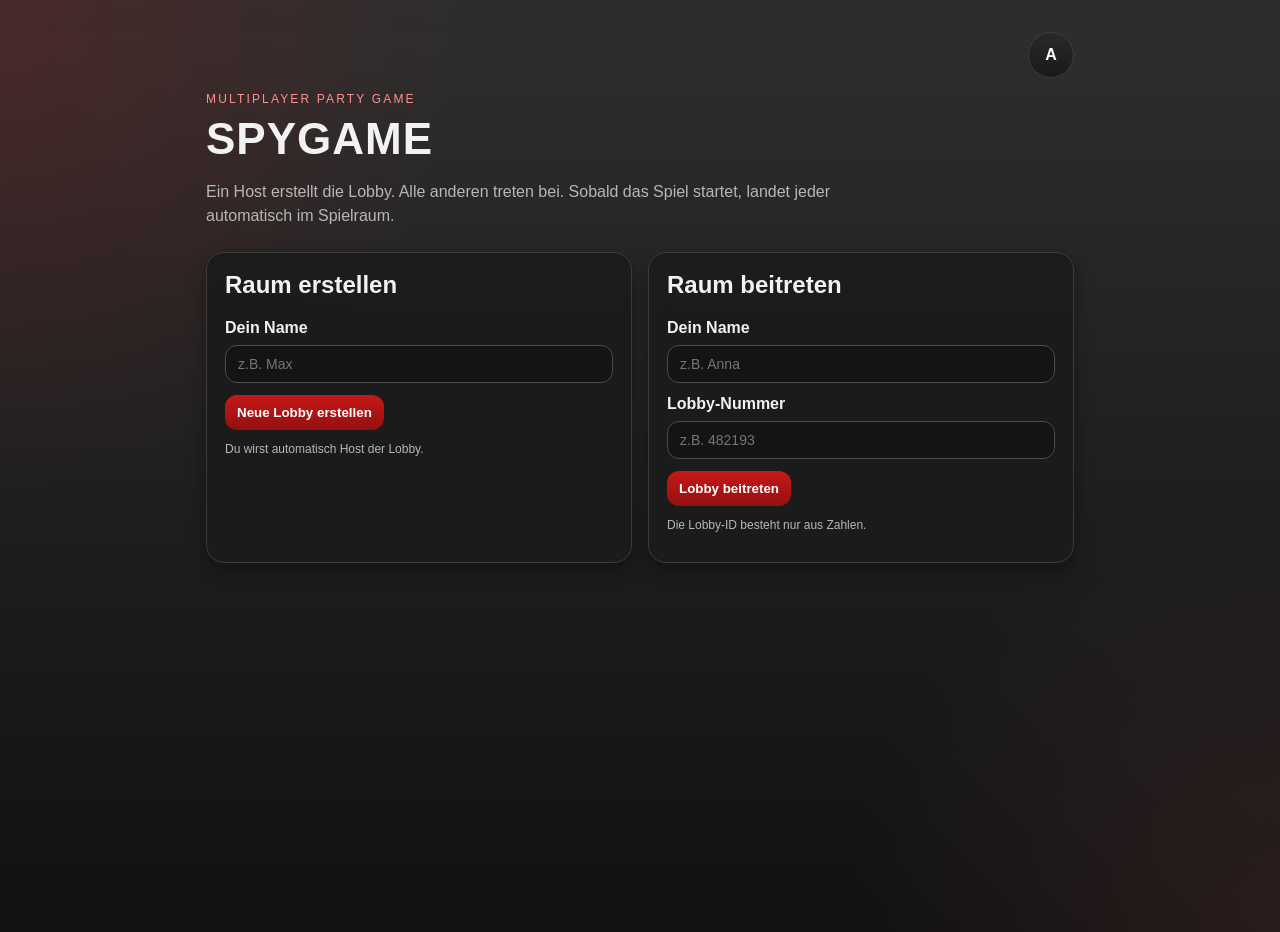
==== spygame/target/classes/static/index.html @ f8963e0f "Frontend Update -minimalistischer Login/Register -Dropdown" ====
<!doctype html>
<html lang="de">
<head>
    <meta charset="UTF-8" />
    <meta name="viewport" content="width=device-width, initial-scale=1.0" />
    <title>SpyGame</title>
    <link rel="stylesheet" href="style.css" />
</head>
<body>
<main class="container">
    <div class="topbar">
        <div class="account-menu">
            <button id="accountMenuBtn" class="account-icon-button" aria-label="Account">
                <span id="accountInitial">A</span>
            </button>
            <div id="accountDropdown" class="account-dropdown hidden">
                <p id="authStatus" class="hint">Noch nicht angemeldet.</p>
                <button id="openLoginModalBtn" class="secondary-button">Anmelden</button>
                <button id="openRegisterModalBtn" class="secondary-button">Registrieren</button>
                <button id="logoutBtn" class="secondary-button hidden">Abmelden</button>
            </div>
        </div>
    </div>

    <header class="hero">
        <p class="eyebrow">Multiplayer Party Game</p>
        <h1>SpyGame</h1>
        <p class="hero-copy">Ein Host erstellt die Lobby. Alle anderen treten bei. Sobald das Spiel startet, landet jeder automatisch im Spielraum.</p>
    </header>

    <section id="setupScreen">
        <div class="split-layout">
            <section class="card">
                <h2>Raum erstellen</h2>
                <label>
                    Dein Name
                    <input id="createPlayerName" type="text" placeholder="z.B. Max" />
                </label>
                <button id="createRoomBtn">Neue Lobby erstellen</button>
                <p class="hint">Du wirst automatisch Host der Lobby.</p>
            </section>

            <section class="card">
                <h2>Raum beitreten</h2>
                <label>
                    Dein Name
                    <input id="joinPlayerName" type="text" placeholder="z.B. Anna" />
                </label>
                <label>
                    Lobby-Nummer
                    <input id="roomIdInput" type="text" inputmode="numeric" pattern="[0-9]*" maxlength="6" placeholder="z.B. 482193" />
                </label>
                <button id="joinRoomBtn">Lobby beitreten</button>
                <p class="hint">Die Lobby-ID besteht nur aus Zahlen.</p>
            </section>
        </div>
    </section>

    <section id="lobbyScreen" class="hidden">
        <section class="card">
            <h2>Warteraum</h2>
            <div class="status">
                <p><strong>Lobby:</strong> <span id="roomIdLabel">-</span></p>
                <p><strong>Rolle:</strong> <span id="hostLabel">Spieler</span></p>
            </div>
            <div class="settings-panel">
                <div class="setting-field">
                    <label for="minutesSelect">Spieldauer</label>
                    <select id="minutesSelect">
                        <option value="3">3 Minuten</option>
                        <option value="5">5 Minuten</option>
                        <option value="8" selected>8 Minuten</option>
                        <option value="10">10 Minuten</option>
                        <option value="12">12 Minuten</option>
                        <option value="15">15 Minuten</option>
                    </select>
                </div>
                <div class="setting-field">
                    <label for="imposterSelect">Imposter</label>
                    <select id="imposterSelect">
                        <option value="1">1 Imposter</option>
                        <option value="2">2 Imposter</option>
                        <option value="3">3 Imposter</option>
                    </select>
                </div>
            </div>
            <div class="category-panel">
                <div class="setting-field">
                    <label for="categorySelect">Kategorie</label>
                    <select id="categorySelect"></select>
                </div>
                <div class="category-selected">
                    <span class="hint">Aktuelle Kategorie</span>
                    <strong id="categoryStatus">Standard-Wortpool</strong>
                </div>
            </div>
            <p id="settingsHint" class="hint">Mindestens 3 Spieler. Ab 5 Spielern sind 2 Imposter moeglich, ab 7 Spielern 3.</p>
            <div class="room-code-box">
                <span id="roomCodeLarge">------</span>
                <button id="copyRoomBtn" class="secondary-button">Nummer kopieren</button>
            </div>
            <div class="row">
                <button id="startGameBtn">Spiel starten</button>
                <button id="leaveRoomBtn">Raum verlassen</button>
                <button id="refreshLobbyBtn" class="secondary-button">Aktualisieren</button>
            </div>
            <p id="lobbyStateText" class="hint">Warte auf weitere Spieler...</p>
        </section>

        <section class="card">
            <h2>Spieler in der Lobby</h2>
            <p class="hint">Der Host darf das Spiel starten. Wenn der Host geht, wird der nächste Spieler automatisch Host.</p>
            <ul id="playersList" class="players"></ul>
        </section>

        <section class="card">
            <div class="account-header">
                <div>
                    <h2>Eigene Kategorien</h2>
                    <p id="customCategoryHint" class="hint">Melde dich an, um eigene Kategorien mit eigenen Wörtern zu speichern.</p>
                </div>
            </div>
            <label>
                Kategoriename
                <input id="customCategoryName" type="text" placeholder="z.B. Games" />
            </label>
            <label>
                Wörter
                <textarea id="customCategoryWords" rows="5" placeholder="Je Wort eine Zeile oder mit Komma getrennt"></textarea>
            </label>
            <button id="createCategoryBtn">Eigene Kategorie speichern</button>
        </section>

        <section class="card log">
            <h2>Log</h2>
            <pre id="log"></pre>
        </section>
    </section>

    <section id="gameScreen" class="hidden">
        <section class="card">
            <div class="game-topbar">
                <button id="copyRoomBtnGame" class="game-code-button" title="Lobbycode kopieren">
                    <span class="game-code-label">Lobby</span>
                    <span id="gameRoomCode">------</span>
                </button>
                <button id="leaveRoomBtnGame" class="icon-button" title="Raum verlassen" aria-label="Raum verlassen">x</button>
            </div>
            <h2>Spiel läuft</h2>
            <div class="timer">
                <span>Timer:</span>
                <strong id="timerLabel">08:00</strong>
            </div>
            <p id="roleLabel" class="role-text">Noch keine Rolle.</p>
            <p id="wordLabel" class="word-text"></p>
        </section>
    </section>
</main>

<div id="loginModal" class="modal hidden">
    <div class="modal-backdrop" data-close-modal="loginModal"></div>
    <div class="modal-card">
        <button class="modal-close" data-close-modal="loginModal">x</button>
        <h3>Anmelden</h3>
        <label>
            E-Mail
            <input id="loginEmail" type="email" placeholder="name@email.de" />
        </label>
        <label>
            Passwort
            <input id="loginPassword" type="password" placeholder="Passwort" />
        </label>
        <button id="loginBtn">Anmelden</button>
    </div>
</div>

<div id="registerModal" class="modal hidden">
    <div class="modal-backdrop" data-close-modal="registerModal"></div>
    <div class="modal-card">
        <button class="modal-close" data-close-modal="registerModal">x</button>
        <h3>Registrieren</h3>
        <label>
            Benutzername
            <input id="registerUsername" type="text" placeholder="z.B. SpyMaster" />
        </label>
        <label>
            E-Mail
            <input id="registerEmail" type="email" placeholder="name@email.de" />
        </label>
        <label>
            Passwort
            <input id="registerPassword" type="password" placeholder="Mindestens 6 Zeichen" />
        </label>
        <button id="registerBtn">Registrieren</button>
    </div>
</div>

<script src="script.js"></script>
</body>
</html>
---- spygame/target/classes/static/style.css ----
* {
    box-sizing: border-box;
}

:root {
    --bg-top: #2d2d2d;
    --bg-bottom: #111111;
    --card: rgba(28, 28, 28, 0.92);
    --card-border: #3c3c3c;
    --accent: #c71818;
    --accent-dark: #941010;
    --text: #f2f2f2;
    --muted: #b7b7b7;
    --panel: #181818;
}

html {
    background:
        radial-gradient(circle at top left, rgba(199, 24, 24, 0.18), transparent 30%),
        radial-gradient(circle at bottom right, rgba(255, 120, 120, 0.1), transparent 28%),
        linear-gradient(180deg, var(--bg-top), var(--bg-bottom));
}

body {
    margin: 0;
    font-family: "Avenir Next", "Trebuchet MS", "Segoe UI", sans-serif;
    background:
        radial-gradient(circle at top left, rgba(199, 24, 24, 0.18), transparent 30%),
        radial-gradient(circle at bottom right, rgba(255, 120, 120, 0.1), transparent 28%),
        linear-gradient(180deg, var(--bg-top), var(--bg-bottom));
    color: var(--text);
    min-height: 100vh;
}

.container {
    max-width: 900px;
    margin: 32px auto;
    padding: 0 16px 40px;
    animation: fadeUp 0.6s ease;
}

.topbar {
    display: flex;
    justify-content: flex-end;
    margin-bottom: 14px;
}

.account-menu {
    position: relative;
}

.account-icon-button {
    width: 46px;
    height: 46px;
    padding: 0;
    border-radius: 999px;
    display: inline-flex;
    align-items: center;
    justify-content: center;
    background: linear-gradient(180deg, #292929, #191919);
    border: 1px solid var(--card-border);
    font-size: 16px;
    font-weight: 700;
}

.account-dropdown {
    position: absolute;
    right: 0;
    top: 56px;
    width: 240px;
    z-index: 20;
    background: rgba(20, 20, 20, 0.96);
    border: 1px solid var(--card-border);
    border-radius: 16px;
    padding: 14px;
    display: grid;
    gap: 8px;
    box-shadow: 0 20px 30px rgba(0, 0, 0, 0.35);
}

.hero {
    margin-bottom: 24px;
}

.eyebrow {
    text-transform: uppercase;
    letter-spacing: 0.18em;
    font-size: 12px;
    color: #ff8f8f;
    margin-bottom: 8px;
}

h1 {
    letter-spacing: 1px;
    text-transform: uppercase;
    font-size: 44px;
    margin: 0 0 8px;
}

.hero-copy {
    max-width: 640px;
    color: var(--muted);
    line-height: 1.5;
}

h2 {
    margin-top: 0;
}

h3 {
    margin-top: 0;
    margin-bottom: 12px;
}

.card {
    background: var(--card);
    border: 1px solid var(--card-border);
    border-radius: 18px;
    padding: 18px;
    margin-bottom: 16px;
    box-shadow: 0 8px 18px rgba(0, 0, 0, 0.35);
    backdrop-filter: blur(8px);
    animation: popIn 0.5s ease;
}

label {
    display: block;
    font-weight: 600;
    margin-bottom: 12px;
}

input {
    width: 100%;
    padding: 10px 12px;
    border: 1px solid #4a4a4a;
    border-radius: 12px;
    margin-top: 8px;
    font-size: 14px;
    background: #141414;
    color: var(--text);
}

textarea {
    width: 100%;
    padding: 10px 12px;
    border: 1px solid #4a4a4a;
    border-radius: 12px;
    margin-top: 8px;
    font-size: 14px;
    background: #141414;
    color: var(--text);
    resize: vertical;
}

select {
    width: 100%;
    padding: 10px 12px;
    border: 1px solid #4a4a4a;
    border-radius: 12px;
    font-size: 14px;
    background: #141414;
    color: var(--text);
    appearance: none;
}

.row {
    display: grid;
    grid-template-columns: 1fr 1fr 1fr;
    gap: 8px;
    align-items: center;
}

button {
    padding: 10px 12px;
    border: none;
    border-radius: 12px;
    background: linear-gradient(180deg, var(--accent), var(--accent-dark));
    color: #fff;
    font-weight: 600;
    cursor: pointer;
    transition: transform 0.12s ease, filter 0.2s ease;
}

button:hover {
    transform: translateY(-1px);
    filter: brightness(1.08);
}

button:disabled {
    opacity: 0.6;
    cursor: not-allowed;
    filter: grayscale(0.15);
}

.secondary-button {
    background: #2a2a2a;
    border: 1px solid #474747;
}

.timer {
    display: inline-flex;
    gap: 10px;
    align-items: center;
    padding: 8px 12px;
    border-radius: 999px;
    background: #151515;
    border: 1px solid var(--card-border);
    margin-bottom: 12px;
}

.timer strong {
    color: #ff4a4a;
    letter-spacing: 1px;
    font-size: 18px;
}

.game-topbar {
    display: flex;
    justify-content: flex-end;
    align-items: center;
    gap: 10px;
    margin-bottom: 18px;
}

.game-code-button {
    display: inline-flex;
    align-items: center;
    gap: 10px;
    padding: 8px 12px;
    border-radius: 999px;
    background: #151515;
    border: 1px solid var(--card-border);
    font-weight: 700;
}

.game-code-label {
    color: var(--muted);
    font-size: 12px;
    text-transform: uppercase;
    letter-spacing: 0.14em;
}

#gameRoomCode {
    font-size: 14px;
    letter-spacing: 0.16em;
    color: #ffd0d0;
}

.icon-button {
    width: 40px;
    height: 40px;
    padding: 0;
    display: inline-flex;
    align-items: center;
    justify-content: center;
    border-radius: 999px;
    background: linear-gradient(180deg, var(--accent), var(--accent-dark));
    font-size: 18px;
    line-height: 1;
}

.hint {
    font-size: 12px;
    color: var(--muted);
}

.status {
    display: grid;
    grid-template-columns: 1fr 1fr;
    gap: 8px;
    margin-bottom: 14px;
}

.account-header {
    display: flex;
    justify-content: space-between;
    align-items: center;
    gap: 12px;
    margin-bottom: 14px;
}

.auth-layout {
    align-items: start;
}

.auth-box {
    background: rgba(19, 19, 19, 0.7);
    border: 1px solid var(--card-border);
    border-radius: 16px;
    padding: 16px;
}

.modal {
    position: fixed;
    inset: 0;
    z-index: 40;
    display: flex;
    align-items: center;
    justify-content: center;
    padding: 16px;
}

.modal-backdrop {
    position: absolute;
    inset: 0;
    background: rgba(0, 0, 0, 0.62);
    backdrop-filter: blur(4px);
}

.modal-card {
    position: relative;
    z-index: 1;
    width: min(100%, 420px);
    background: rgba(21, 21, 21, 0.96);
    border: 1px solid var(--card-border);
    border-radius: 18px;
    padding: 22px 18px 18px;
    box-shadow: 0 24px 40px rgba(0, 0, 0, 0.45);
}

.modal-close {
    position: absolute;
    top: 10px;
    right: 10px;
    width: 34px;
    height: 34px;
    padding: 0;
    border-radius: 999px;
}

.settings-panel {
    display: grid;
    grid-template-columns: 1fr 1fr;
    gap: 12px;
    margin-bottom: 8px;
}

.category-panel {
    display: grid;
    grid-template-columns: 2fr 1fr;
    gap: 12px;
    align-items: end;
    margin-bottom: 10px;
}

.category-selected {
    background: #141414;
    border: 1px solid var(--card-border);
    border-radius: 14px;
    padding: 12px;
}

.category-selected strong {
    display: block;
    margin-top: 6px;
    color: #ffd7d7;
}

.setting-field label {
    display: block;
    margin-bottom: 8px;
}

.room-code-box {
    display: flex;
    align-items: center;
    justify-content: space-between;
    gap: 12px;
    background: linear-gradient(180deg, #171717, #101010);
    border: 1px solid var(--card-border);
    border-radius: 16px;
    padding: 14px 16px;
    margin-bottom: 14px;
}

#roomCodeLarge {
    font-size: 32px;
    letter-spacing: 0.2em;
    font-weight: 700;
}

.log pre,
pre#log {
    background: #101010;
    color: #f3d7d7;
    padding: 12px;
    border-radius: 12px;
    height: 140px;
    overflow-y: auto;
    white-space: pre-wrap;
}

.split-layout {
    display: grid;
    grid-template-columns: 1fr 1fr;
    gap: 16px;
}

.players {
    list-style: none;
    padding-left: 0;
    margin: 12px 0 0;
    display: grid;
    gap: 8px;
}

.players li {
    padding: 10px 12px;
    border-radius: 12px;
    background: var(--panel);
    border: 1px solid var(--card-border);
    animation: slideIn 0.3s ease;
}

.players li.host-player {
    border-color: rgba(199, 24, 24, 0.7);
    box-shadow: inset 0 0 0 1px rgba(199, 24, 24, 0.24);
}

.role-text {
    font-size: 28px;
    font-weight: 700;
    margin: 8px 0;
}

.word-text {
    font-size: 18px;
    color: #ffd7d7;
    min-height: 28px;
}

.hidden {
    display: none;
}

@keyframes popIn {
    from {
        opacity: 0;
        transform: translateY(8px) scale(0.98);
    }
    to {
        opacity: 1;
        transform: translateY(0) scale(1);
    }
}

@keyframes fadeUp {
    from {
        opacity: 0;
        transform: translateY(12px);
    }
    to {
        opacity: 1;
        transform: translateY(0);
    }
}

@keyframes slideIn {
    from {
        opacity: 0;
        transform: translateX(-6px);
    }
    to {
        opacity: 1;
        transform: translateX(0);
    }
}

@media (max-width: 600px) {
    .split-layout,
    .auth-layout,
    .category-panel,
    .settings-panel,
    .row {
        grid-template-columns: 1fr;
    }
    body {
        overflow-x: hidden;
    }
    .container {
        margin: 20px auto;
        padding: 0 12px 28px;
    }
    .card {
        padding: 16px;
        border-radius: 16px;
    }
    .status {
        grid-template-columns: 1fr;
    }
    .room-code-box {
        flex-direction: column;
        align-items: flex-start;
    }
    .game-topbar {
        justify-content: space-between;
        gap: 8px;
    }
    .account-header {
        align-items: flex-start;
        flex-direction: column;
    }
    .account-dropdown {
        width: 220px;
    }
    .game-code-button {
        min-width: 0;
        flex: 1;
    }
    #gameRoomCode {
        letter-spacing: 0.1em;
    }
    #roomCodeLarge {
        font-size: 24px;
        letter-spacing: 0.14em;
    }
    h1 {
        font-size: 34px;
    }
    .role-text {
        font-size: 24px;
    }
    .word-text {
        font-size: 16px;
    }
}
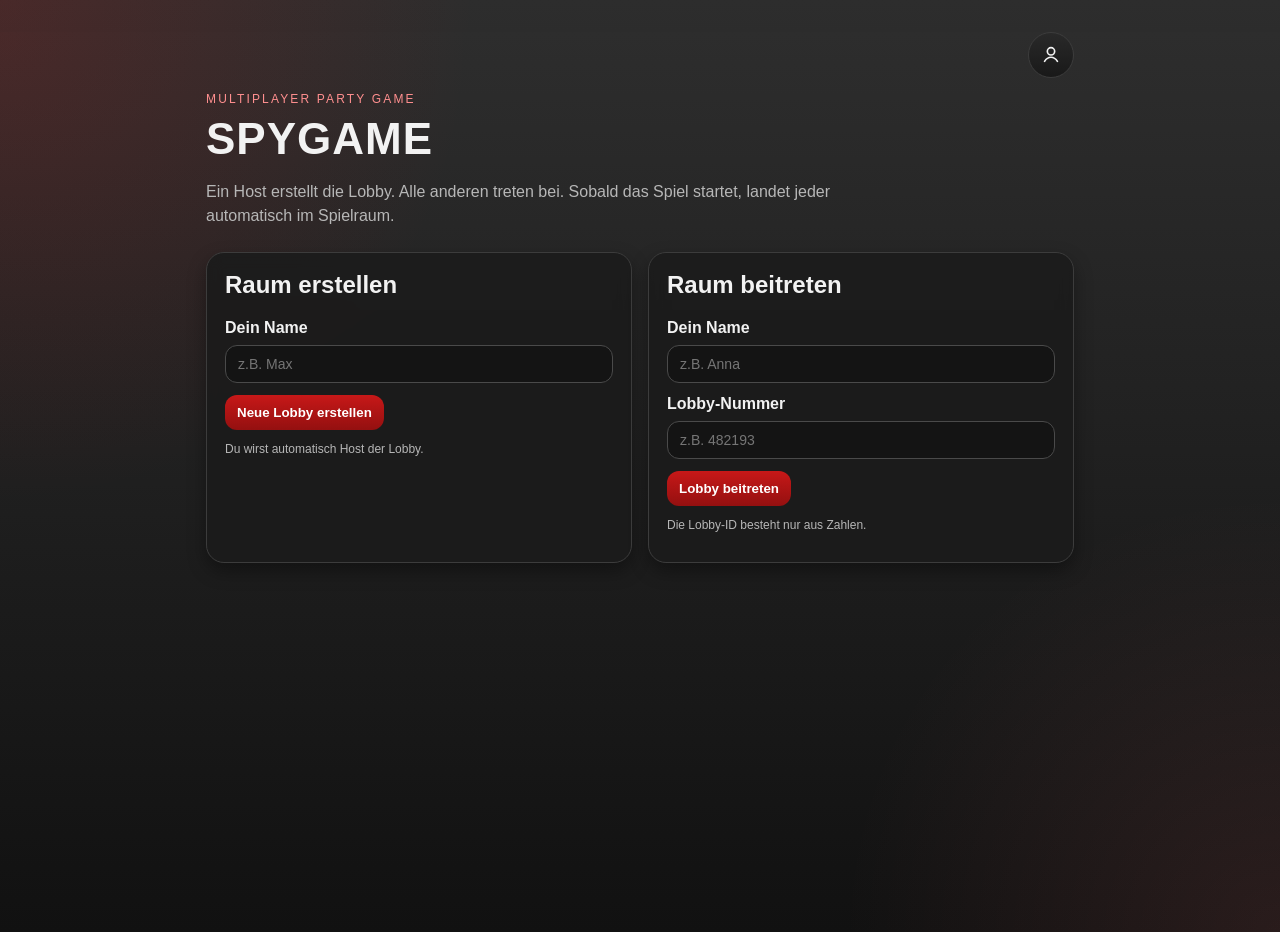
==== commit 8312fcec: "Kleine Änderungen und Fehlerbehebungen im Login System" ====
--- a/spygame/target/classes/static/index.html
+++ b/spygame/target/classes/static/index.html
@@ -11,7 +11,11 @@
     <div class="topbar">
         <div class="account-menu">
             <button id="accountMenuBtn" class="account-icon-button" aria-label="Account">
-                <span id="accountInitial">A</span>
+                <svg id="accountGuestIcon" class="account-guest-icon" viewBox="0 0 24 24" aria-hidden="true">
+                    <circle cx="12" cy="8" r="4"></circle>
+                    <path d="M5 19c1.8-3 4.1-4.5 7-4.5S17.2 16 19 19"></path>
+                </svg>
+                <span id="accountInitial" class="hidden">A</span>
             </button>
             <div id="accountDropdown" class="account-dropdown hidden">
                 <p id="authStatus" class="hint">Noch nicht angemeldet.</p>
@@ -170,6 +174,7 @@
             Passwort
             <input id="loginPassword" type="password" placeholder="Passwort" />
         </label>
+        <p id="loginError" class="auth-error hidden"></p>
         <button id="loginBtn">Anmelden</button>
     </div>
 </div>
@@ -191,6 +196,7 @@
             Passwort
             <input id="registerPassword" type="password" placeholder="Mindestens 6 Zeichen" />
         </label>
+        <p id="registerError" class="auth-error hidden"></p>
         <button id="registerBtn">Registrieren</button>
     </div>
 </div>
--- a/spygame/target/classes/static/style.css
+++ b/spygame/target/classes/static/style.css
@@ -63,6 +63,16 @@
     font-weight: 700;
 }
 
+.account-guest-icon {
+    width: 22px;
+    height: 22px;
+    stroke: #f2f2f2;
+    stroke-width: 1.8;
+    fill: none;
+    stroke-linecap: round;
+    stroke-linejoin: round;
+}
+
 .account-dropdown {
     position: absolute;
     right: 0;
@@ -318,6 +328,16 @@
     box-shadow: 0 24px 40px rgba(0, 0, 0, 0.45);
 }
 
+.auth-error {
+    margin: 4px 0 0;
+    color: #ff7d7d;
+    font-size: 13px;
+}
+
+.hidden {
+    display: none !important;
+}
+
 .modal-close {
     position: absolute;
     top: 10px;
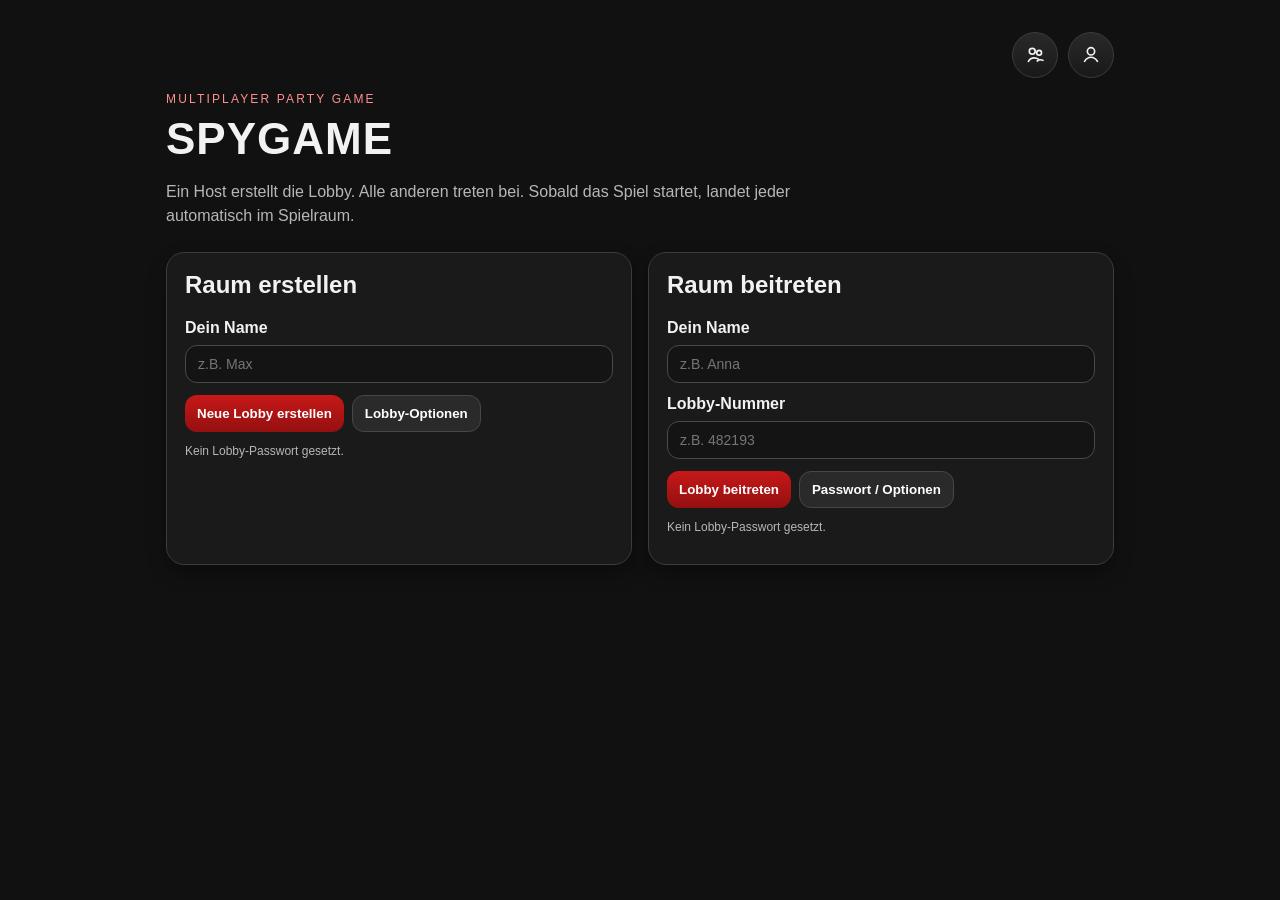
==== commit 94e63786: "Neue Frontend designs Freunde Adden Option" ====
--- a/spygame/target/classes/static/index.html
+++ b/spygame/target/classes/static/index.html
@@ -9,7 +9,42 @@
 <body>
 <main class="container">
     <div class="topbar">
-        <div class="account-menu">
+        <div class="topbar-menu friends-menu">
+            <button id="friendsMenuBtn" class="account-icon-button" aria-label="Freunde">
+                <svg class="friends-icon" viewBox="0 0 24 24" aria-hidden="true">
+                    <circle cx="9" cy="8" r="3.2"></circle>
+                    <circle cx="16.5" cy="9.5" r="2.6"></circle>
+                    <path d="M4.8 19c1.4-2.6 3.4-3.9 6.2-3.9 2 0 3.6.6 5 1.8"></path>
+                    <path d="M14.4 18.6c1-.9 2.2-1.4 3.7-1.4 1 0 1.8.2 2.6.7"></path>
+                </svg>
+                <span id="friendsOnlineDot" class="status-dot hidden"></span>
+            </button>
+            <div id="friendsDropdown" class="account-dropdown friends-dropdown hidden">
+                <div class="dropdown-header">
+                    <div>
+                        <strong>Freunde</strong>
+                        <p class="hint">Anfragen, Online-Status und offene Lobbys.</p>
+                    </div>
+                </div>
+                <div class="dropdown-section">
+                    <label class="compact-label" for="friendUsernameInput">Benutzername adden</label>
+                    <div class="inline-form">
+                        <input id="friendUsernameInput" type="text" placeholder="Benutzername" />
+                        <button id="sendFriendRequestBtn" class="secondary-button">Add</button>
+                    </div>
+                </div>
+                <div class="dropdown-section">
+                    <strong class="section-title">Anfragen</strong>
+                    <div id="friendRequestsList" class="stack-list empty-state">Noch keine offenen Anfragen.</div>
+                </div>
+                <div class="dropdown-section">
+                    <strong class="section-title">Freunde</strong>
+                    <div id="friendsList" class="stack-list empty-state">Noch keine Freunde gespeichert.</div>
+                </div>
+            </div>
+        </div>
+
+        <div class="topbar-menu account-menu">
             <button id="accountMenuBtn" class="account-icon-button" aria-label="Account">
                 <svg id="accountGuestIcon" class="account-guest-icon" viewBox="0 0 24 24" aria-hidden="true">
                     <circle cx="12" cy="8" r="4"></circle>
@@ -40,8 +75,11 @@
                     Dein Name
                     <input id="createPlayerName" type="text" placeholder="z.B. Max" />
                 </label>
-                <button id="createRoomBtn">Neue Lobby erstellen</button>
-                <p class="hint">Du wirst automatisch Host der Lobby.</p>
+                <div class="card-actions">
+                    <button id="createRoomBtn">Neue Lobby erstellen</button>
+                    <button id="openCreateOptionsBtn" class="secondary-button">Lobby-Optionen</button>
+                </div>
+                <p id="createPasswordStatus" class="hint">Kein Lobby-Passwort gesetzt.</p>
             </section>
 
             <section class="card">
@@ -54,8 +92,11 @@
                     Lobby-Nummer
                     <input id="roomIdInput" type="text" inputmode="numeric" pattern="[0-9]*" maxlength="6" placeholder="z.B. 482193" />
                 </label>
-                <button id="joinRoomBtn">Lobby beitreten</button>
-                <p class="hint">Die Lobby-ID besteht nur aus Zahlen.</p>
+                <div class="card-actions">
+                    <button id="joinRoomBtn">Lobby beitreten</button>
+                    <button id="openJoinOptionsBtn" class="secondary-button">Passwort / Optionen</button>
+                </div>
+                <p id="joinPasswordStatus" class="hint">Kein Lobby-Passwort gesetzt.</p>
             </section>
         </div>
     </section>
@@ -113,26 +154,8 @@
 
         <section class="card">
             <h2>Spieler in der Lobby</h2>
-            <p class="hint">Der Host darf das Spiel starten. Wenn der Host geht, wird der nächste Spieler automatisch Host.</p>
+            <p class="hint">Doppelte Spielernamen sind in einer Lobby nicht erlaubt.</p>
             <ul id="playersList" class="players"></ul>
-        </section>
-
-        <section class="card">
-            <div class="account-header">
-                <div>
-                    <h2>Eigene Kategorien</h2>
-                    <p id="customCategoryHint" class="hint">Melde dich an, um eigene Kategorien mit eigenen Wörtern zu speichern.</p>
-                </div>
-            </div>
-            <label>
-                Kategoriename
-                <input id="customCategoryName" type="text" placeholder="z.B. Games" />
-            </label>
-            <label>
-                Wörter
-                <textarea id="customCategoryWords" rows="5" placeholder="Je Wort eine Zeile oder mit Komma getrennt"></textarea>
-            </label>
-            <button id="createCategoryBtn">Eigene Kategorie speichern</button>
         </section>
 
         <section class="card log">
@@ -201,6 +224,58 @@
     </div>
 </div>
 
+<div id="categoryModal" class="modal hidden">
+    <div class="modal-backdrop" data-close-modal="categoryModal"></div>
+    <div class="modal-card">
+        <button class="modal-close" data-close-modal="categoryModal">x</button>
+        <h3>Eigene Kategorie</h3>
+        <p id="customCategoryHint" class="hint">Melde dich an, um eigene Kategorien mit eigenen Wörtern zu speichern.</p>
+        <label>
+            Kategoriename
+            <input id="customCategoryName" type="text" placeholder="z.B. Games" />
+        </label>
+        <label>
+            Wörter
+            <textarea id="customCategoryWords" rows="5" placeholder="Je Wort eine Zeile oder mit Komma getrennt"></textarea>
+        </label>
+        <p id="categoryError" class="auth-error hidden"></p>
+        <button id="createCategoryBtn">Eigene Kategorie speichern</button>
+    </div>
+</div>
+
+<div id="createOptionsModal" class="modal hidden">
+    <div class="modal-backdrop" data-close-modal="createOptionsModal"></div>
+    <div class="modal-card">
+        <button class="modal-close" data-close-modal="createOptionsModal">x</button>
+        <h3>Lobby-Optionen</h3>
+        <label>
+            Passwort (optional)
+            <input id="createRoomPassword" type="password" placeholder="Leer lassen fuer offene Lobby" />
+        </label>
+        <p class="hint">Wenn gesetzt, brauchen alle Mitspieler dieses Passwort.</p>
+        <button id="saveCreateOptionsBtn">Speichern</button>
+    </div>
+</div>
+
+<div id="joinOptionsModal" class="modal hidden">
+    <div class="modal-backdrop" data-close-modal="joinOptionsModal"></div>
+    <div class="modal-card">
+        <button class="modal-close" data-close-modal="joinOptionsModal">x</button>
+        <h3 id="joinOptionsTitle">Lobby beitreten</h3>
+        <p id="joinOptionsInfo" class="hint">Setze hier ein Lobby-Passwort, falls eines gebraucht wird.</p>
+        <label>
+            Lobby-Nummer
+            <input id="joinOptionsRoomId" type="text" inputmode="numeric" maxlength="6" placeholder="482193" />
+        </label>
+        <label>
+            Passwort (optional)
+            <input id="joinRoomPassword" type="password" placeholder="Lobby-Passwort" />
+        </label>
+        <p id="joinOptionsError" class="auth-error hidden"></p>
+        <button id="confirmJoinOptionsBtn">Mit diesen Daten beitreten</button>
+    </div>
+</div>
+
 <script src="script.js"></script>
 </body>
 </html>
--- a/spygame/target/classes/static/style.css
+++ b/spygame/target/classes/static/style.css
@@ -12,28 +12,41 @@
     --text: #f2f2f2;
     --muted: #b7b7b7;
     --panel: #181818;
+    --success: #35c96b;
+}
+
+html,
+body {
+    min-height: 100%;
+    background-color: var(--bg-bottom);
 }
 
 html {
+    overflow-x: hidden;
+}
+
+body {
+    margin: 0;
+    font-family: "Avenir Next", "Trebuchet MS", "Segoe UI", sans-serif;
+    color: var(--text);
+    min-height: 100vh;
+    overflow-x: hidden;
+    position: relative;
+}
+
+body::before {
+    content: "";
+    position: fixed;
+    inset: 0;
+    z-index: -1;
     background:
         radial-gradient(circle at top left, rgba(199, 24, 24, 0.18), transparent 30%),
         radial-gradient(circle at bottom right, rgba(255, 120, 120, 0.1), transparent 28%),
         linear-gradient(180deg, var(--bg-top), var(--bg-bottom));
 }
 
-body {
-    margin: 0;
-    font-family: "Avenir Next", "Trebuchet MS", "Segoe UI", sans-serif;
-    background:
-        radial-gradient(circle at top left, rgba(199, 24, 24, 0.18), transparent 30%),
-        radial-gradient(circle at bottom right, rgba(255, 120, 120, 0.1), transparent 28%),
-        linear-gradient(180deg, var(--bg-top), var(--bg-bottom));
-    color: var(--text);
-    min-height: 100vh;
-}
-
 .container {
-    max-width: 900px;
+    max-width: 980px;
     margin: 32px auto;
     padding: 0 16px 40px;
     animation: fadeUp 0.6s ease;
@@ -42,10 +55,11 @@
 .topbar {
     display: flex;
     justify-content: flex-end;
+    gap: 10px;
     margin-bottom: 14px;
 }
 
-.account-menu {
+.topbar-menu {
     position: relative;
 }
 
@@ -61,9 +75,11 @@
     border: 1px solid var(--card-border);
     font-size: 16px;
     font-weight: 700;
-}
-
-.account-guest-icon {
+    position: relative;
+}
+
+.account-guest-icon,
+.friends-icon {
     width: 22px;
     height: 22px;
     stroke: #f2f2f2;
@@ -73,19 +89,117 @@
     stroke-linejoin: round;
 }
 
+.status-dot {
+    position: absolute;
+    top: 6px;
+    right: 4px;
+    width: 10px;
+    height: 10px;
+    border-radius: 999px;
+    background: var(--success);
+    box-shadow: 0 0 0 2px #191919;
+}
+
 .account-dropdown {
     position: absolute;
     right: 0;
     top: 56px;
-    width: 240px;
-    z-index: 20;
+    width: 260px;
+    z-index: 30;
     background: rgba(20, 20, 20, 0.96);
     border: 1px solid var(--card-border);
     border-radius: 16px;
     padding: 14px;
     display: grid;
-    gap: 8px;
+    gap: 10px;
     box-shadow: 0 20px 30px rgba(0, 0, 0, 0.35);
+}
+
+.friends-dropdown {
+    width: 330px;
+}
+
+.dropdown-header,
+.dropdown-section {
+    display: grid;
+    gap: 8px;
+}
+
+.section-title {
+    font-size: 13px;
+    color: #ffd6d6;
+}
+
+.inline-form {
+    display: grid;
+    grid-template-columns: 1fr auto;
+    gap: 8px;
+}
+
+.stack-list {
+    display: grid;
+    gap: 8px;
+}
+
+.stack-item {
+    background: #151515;
+    border: 1px solid var(--card-border);
+    border-radius: 14px;
+    padding: 10px 12px;
+    display: grid;
+    gap: 8px;
+}
+
+.stack-row {
+    display: flex;
+    align-items: center;
+    justify-content: space-between;
+    gap: 10px;
+}
+
+.stack-actions {
+    display: flex;
+    gap: 6px;
+    flex-wrap: wrap;
+}
+
+.icon-mini {
+    width: 34px;
+    height: 34px;
+    padding: 0;
+    border-radius: 999px;
+    display: inline-flex;
+    align-items: center;
+    justify-content: center;
+    font-size: 16px;
+}
+
+.icon-mini.accept {
+    background: linear-gradient(180deg, #3bbf63, #1f8a43);
+}
+
+.icon-mini.reject {
+    background: linear-gradient(180deg, #616161, #373737);
+}
+
+.friend-pill {
+    display: inline-flex;
+    align-items: center;
+    gap: 8px;
+    color: var(--muted);
+    font-size: 12px;
+}
+
+.friend-pill::before {
+    content: "";
+    width: 8px;
+    height: 8px;
+    border-radius: 999px;
+    background: #646464;
+}
+
+.friend-pill.online::before {
+    background: var(--success);
 }
 
 .hero {
@@ -113,13 +227,9 @@
     line-height: 1.5;
 }
 
-h2 {
-    margin-top: 0;
-}
-
+h2,
 h3 {
     margin-top: 0;
-    margin-bottom: 12px;
 }
 
 .card {
@@ -133,13 +243,16 @@
     animation: popIn 0.5s ease;
 }
 
-label {
+label,
+.compact-label {
     display: block;
     font-weight: 600;
     margin-bottom: 12px;
 }
 
-input {
+input,
+textarea,
+select {
     width: 100%;
     padding: 10px 12px;
     border: 1px solid #4a4a4a;
@@ -151,25 +264,10 @@
 }
 
 textarea {
-    width: 100%;
-    padding: 10px 12px;
-    border: 1px solid #4a4a4a;
-    border-radius: 12px;
-    margin-top: 8px;
-    font-size: 14px;
-    background: #141414;
-    color: var(--text);
     resize: vertical;
 }
 
 select {
-    width: 100%;
-    padding: 10px 12px;
-    border: 1px solid #4a4a4a;
-    border-radius: 12px;
-    font-size: 14px;
-    background: #141414;
-    color: var(--text);
     appearance: none;
 }
 
@@ -178,6 +276,12 @@
     grid-template-columns: 1fr 1fr 1fr;
     gap: 8px;
     align-items: center;
+}
+
+.card-actions {
+    display: flex;
+    gap: 8px;
+    flex-wrap: wrap;
 }
 
 button {
@@ -281,25 +385,6 @@
     margin-bottom: 14px;
 }
 
-.account-header {
-    display: flex;
-    justify-content: space-between;
-    align-items: center;
-    gap: 12px;
-    margin-bottom: 14px;
-}
-
-.auth-layout {
-    align-items: start;
-}
-
-.auth-box {
-    background: rgba(19, 19, 19, 0.7);
-    border: 1px solid var(--card-border);
-    border-radius: 16px;
-    padding: 16px;
-}
-
 .modal {
     position: fixed;
     inset: 0;
@@ -405,7 +490,7 @@
     color: #f3d7d7;
     padding: 12px;
     border-radius: 12px;
-    height: 140px;
+    height: 160px;
     overflow-y: auto;
     white-space: pre-wrap;
 }
@@ -418,129 +503,95 @@
 
 .players {
     list-style: none;
-    padding-left: 0;
-    margin: 12px 0 0;
-    display: grid;
-    gap: 8px;
+    padding: 0;
+    margin: 0;
+    display: grid;
+    gap: 10px;
 }
 
 .players li {
-    padding: 10px 12px;
-    border-radius: 12px;
-    background: var(--panel);
-    border: 1px solid var(--card-border);
-    animation: slideIn 0.3s ease;
+    background: #141414;
+    border: 1px solid var(--card-border);
+    border-radius: 14px;
+    padding: 12px 14px;
 }
 
 .players li.host-player {
-    border-color: rgba(199, 24, 24, 0.7);
-    box-shadow: inset 0 0 0 1px rgba(199, 24, 24, 0.24);
+    border-color: rgba(199, 24, 24, 0.9);
+    box-shadow: inset 0 0 0 1px rgba(199, 24, 24, 0.25);
 }
 
 .role-text {
-    font-size: 28px;
+    font-size: 24px;
     font-weight: 700;
-    margin: 8px 0;
+    margin-bottom: 12px;
 }
 
 .word-text {
-    font-size: 18px;
-    color: #ffd7d7;
-    min-height: 28px;
-}
-
-.hidden {
-    display: none;
+    font-size: 36px;
+    color: #ffdfdf;
+    margin: 0;
+}
+
+.empty-state {
+    color: var(--muted);
+    font-size: 13px;
+}
+
+@keyframes fadeUp {
+    from { opacity: 0; transform: translateY(14px); }
+    to { opacity: 1; transform: translateY(0); }
 }
 
 @keyframes popIn {
-    from {
-        opacity: 0;
-        transform: translateY(8px) scale(0.98);
-    }
-    to {
-        opacity: 1;
-        transform: translateY(0) scale(1);
-    }
-}
-
-@keyframes fadeUp {
-    from {
-        opacity: 0;
-        transform: translateY(12px);
-    }
-    to {
-        opacity: 1;
-        transform: translateY(0);
-    }
-}
-
-@keyframes slideIn {
-    from {
-        opacity: 0;
-        transform: translateX(-6px);
-    }
-    to {
-        opacity: 1;
-        transform: translateX(0);
-    }
-}
-
-@media (max-width: 600px) {
+    from { opacity: 0; transform: scale(0.985); }
+    to { opacity: 1; transform: scale(1); }
+}
+
+@media (max-width: 760px) {
+    .container {
+        margin: 18px auto;
+        padding: 0 12px 24px;
+    }
+
     .split-layout,
-    .auth-layout,
+    .settings-panel,
     .category-panel,
-    .settings-panel,
+    .status,
     .row {
         grid-template-columns: 1fr;
     }
-    body {
-        overflow-x: hidden;
-    }
-    .container {
-        margin: 20px auto;
-        padding: 0 12px 28px;
-    }
-    .card {
-        padding: 16px;
-        border-radius: 16px;
-    }
-    .status {
+
+    .room-code-box,
+    .stack-row,
+    .inline-form,
+    .card-actions {
         grid-template-columns: 1fr;
-    }
-    .room-code-box {
         flex-direction: column;
-        align-items: flex-start;
-    }
-    .game-topbar {
-        justify-content: space-between;
-        gap: 8px;
-    }
-    .account-header {
-        align-items: flex-start;
-        flex-direction: column;
-    }
-    .account-dropdown {
-        width: 220px;
-    }
-    .game-code-button {
-        min-width: 0;
-        flex: 1;
-    }
-    #gameRoomCode {
-        letter-spacing: 0.1em;
-    }
+        align-items: stretch;
+    }
+
+    .topbar {
+        position: sticky;
+        top: 10px;
+        z-index: 20;
+    }
+
+    .account-dropdown,
+    .friends-dropdown {
+        width: min(92vw, 330px);
+        right: 0;
+    }
+
+    h1 {
+        font-size: 36px;
+    }
+
     #roomCodeLarge {
         font-size: 24px;
-        letter-spacing: 0.14em;
-    }
-    h1 {
-        font-size: 34px;
-    }
-    .role-text {
-        font-size: 24px;
-    }
+    }
+
     .word-text {
-        font-size: 16px;
-    }
-}
+        font-size: 30px;
+    }
+}
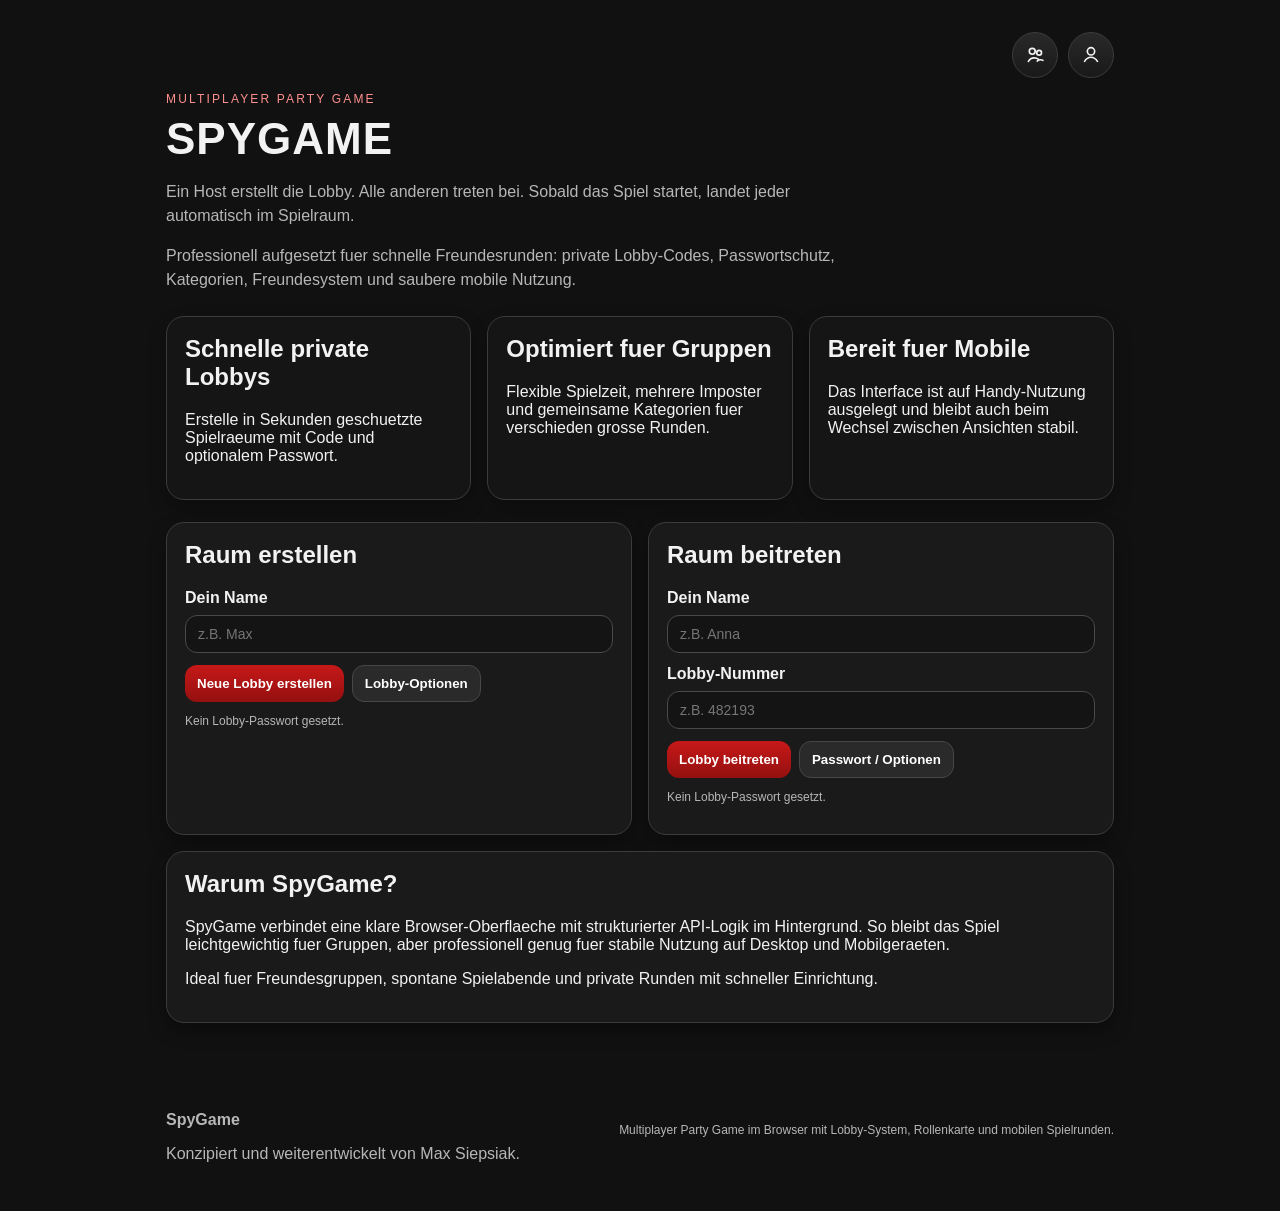
==== commit dc4a5c46: "Tap to Flip Karten. Neugestaltung der aktivitätsprüfung" ====
--- a/spygame/target/classes/static/index.html
+++ b/spygame/target/classes/static/index.html
@@ -3,8 +3,33 @@
 <head>
     <meta charset="UTF-8" />
     <meta name="viewport" content="width=device-width, initial-scale=1.0" />
-    <title>SpyGame</title>
+    <title>SpyGame | Multiplayer Party Game fuer Freunde und Runden</title>
+    <meta name="description" content="SpyGame ist ein modernes Multiplayer-Partyspiel fuer Freunde, Lobbys und schnelle Spielrunden direkt im Browser." />
+    <meta name="author" content="Max Siepsiak" />
+    <meta name="robots" content="index,follow" />
+    <meta name="theme-color" content="#121212" />
+    <meta property="og:title" content="SpyGame | Multiplayer Party Game" />
+    <meta property="og:description" content="Erstelle private Lobbys, starte schnelle Runden und spiele SpyGame direkt im Browser." />
+    <meta property="og:type" content="website" />
+    <meta property="og:locale" content="de_DE" />
+    <meta name="twitter:card" content="summary" />
+    <meta name="twitter:title" content="SpyGame | Multiplayer Party Game" />
+    <meta name="twitter:description" content="Private Lobbys, flexible Spielrunden und schnelle Rollenaufdeckung fuer dein Partyspiel im Browser." />
     <link rel="stylesheet" href="style.css" />
+    <script type="application/ld+json">
+        {
+            "@context": "https://schema.org",
+            "@type": "WebApplication",
+            "name": "SpyGame",
+            "applicationCategory": "GameApplication",
+            "operatingSystem": "Web",
+            "author": {
+                "@type": "Person",
+                "name": "Max Siepsiak"
+            },
+            "description": "SpyGame ist ein browserbasiertes Multiplayer-Partyspiel mit privaten Lobbys, Rollen, Kategorien und schnellen Spielrunden."
+        }
+    </script>
 </head>
 <body>
 <main class="container">
@@ -65,7 +90,23 @@
         <p class="eyebrow">Multiplayer Party Game</p>
         <h1>SpyGame</h1>
         <p class="hero-copy">Ein Host erstellt die Lobby. Alle anderen treten bei. Sobald das Spiel startet, landet jeder automatisch im Spielraum.</p>
+        <p class="hero-copy hero-copy-secondary">Professionell aufgesetzt fuer schnelle Freundesrunden: private Lobby-Codes, Passwortschutz, Kategorien, Freundesystem und saubere mobile Nutzung.</p>
     </header>
+
+    <section class="feature-grid" aria-label="Produktvorteile">
+        <article class="feature-card">
+            <h2>Schnelle private Lobbys</h2>
+            <p>Erstelle in Sekunden geschuetzte Spielraeume mit Code und optionalem Passwort.</p>
+        </article>
+        <article class="feature-card">
+            <h2>Optimiert fuer Gruppen</h2>
+            <p>Flexible Spielzeit, mehrere Imposter und gemeinsame Kategorien fuer verschieden grosse Runden.</p>
+        </article>
+        <article class="feature-card">
+            <h2>Bereit fuer Mobile</h2>
+            <p>Das Interface ist auf Handy-Nutzung ausgelegt und bleibt auch beim Wechsel zwischen Ansichten stabil.</p>
+        </article>
+    </section>
 
     <section id="setupScreen">
         <div class="split-layout">
@@ -146,10 +187,12 @@
             </div>
             <div class="row">
                 <button id="startGameBtn">Spiel starten</button>
+                <button id="randomStarterBtn" class="secondary-button">Starter randomisieren</button>
                 <button id="leaveRoomBtn">Raum verlassen</button>
                 <button id="refreshLobbyBtn" class="secondary-button">Aktualisieren</button>
             </div>
             <p id="lobbyStateText" class="hint">Warte auf weitere Spieler...</p>
+            <p id="randomStarterResult" class="hint random-result">Noch niemand ausgewaehlt.</p>
         </section>
 
         <section class="card">
@@ -178,11 +221,40 @@
                 <span>Timer:</span>
                 <strong id="timerLabel">08:00</strong>
             </div>
-            <p id="roleLabel" class="role-text">Noch keine Rolle.</p>
-            <p id="wordLabel" class="word-text"></p>
+            <button id="roleCard" class="role-card" type="button" aria-label="Rollenkarte umdrehen">
+                <span class="role-card-face role-card-front">
+                    <span class="role-card-kicker">Rollenkarte</span>
+                    <strong>Tippe hier, um deine Karte aufzudecken</strong>
+                    <span class="hint">So musst du deinen Bildschirm nicht verstecken.</span>
+                </span>
+                <span class="role-card-face role-card-back">
+                    <span id="roleLabel" class="role-text">Noch keine Rolle.</span>
+                    <span id="wordLabel" class="word-text"></span>
+                </span>
+            </button>
+            <p id="gameStatusText" class="hint">Das Spiel laeuft gerade.</p>
+            <div id="gameActions" class="row hidden">
+                <button id="revealImpostersBtn">Imposter aufdecken</button>
+                <button id="restartGameBtn">Neue Runde starten</button>
+            </div>
+            <ul id="gamePlayersList" class="players compact hidden"></ul>
         </section>
     </section>
+
+    <section class="card info-card">
+        <h2>Warum SpyGame?</h2>
+        <p>SpyGame verbindet eine klare Browser-Oberflaeche mit strukturierter API-Logik im Hintergrund. So bleibt das Spiel leichtgewichtig fuer Gruppen, aber professionell genug fuer stabile Nutzung auf Desktop und Mobilgeraeten.</p>
+        <p>Ideal fuer Freundesgruppen, spontane Spielabende und private Runden mit schneller Einrichtung.</p>
+    </section>
 </main>
+
+<footer class="site-footer">
+    <div>
+        <strong>SpyGame</strong>
+        <p>Konzipiert und weiterentwickelt von Max Siepsiak.</p>
+    </div>
+    <p class="hint">Multiplayer Party Game im Browser mit Lobby-System, Rollenkarte und mobilen Spielrunden.</p>
+</footer>
 
 <div id="loginModal" class="modal hidden">
     <div class="modal-backdrop" data-close-modal="loginModal"></div>
--- a/spygame/target/classes/static/style.css
+++ b/spygame/target/classes/static/style.css
@@ -227,6 +227,26 @@
     line-height: 1.5;
 }
 
+.hero-copy-secondary {
+    max-width: 720px;
+}
+
+.feature-grid {
+    display: grid;
+    grid-template-columns: repeat(3, 1fr);
+    gap: 16px;
+    margin-bottom: 22px;
+}
+
+.feature-card,
+.info-card {
+    background: rgba(22, 22, 22, 0.9);
+    border: 1px solid var(--card-border);
+    border-radius: 18px;
+    padding: 18px;
+    box-shadow: 0 8px 18px rgba(0, 0, 0, 0.28);
+}
+
 h2,
 h3 {
     margin-top: 0;
@@ -328,6 +348,65 @@
     font-size: 18px;
 }
 
+.role-card {
+    width: 100%;
+    min-height: 220px;
+    margin: 14px 0 12px;
+    padding: 0;
+    border-radius: 22px;
+    border: 1px solid rgba(255, 255, 255, 0.08);
+    background: transparent;
+    perspective: 1200px;
+    overflow: hidden;
+}
+
+.role-card:hover {
+    transform: none;
+    filter: none;
+}
+
+.role-card.is-flipped .role-card-front {
+    transform: rotateY(180deg);
+}
+
+.role-card.is-flipped .role-card-back {
+    transform: rotateY(0deg);
+}
+
+.role-card-face {
+    display: flex;
+    flex-direction: column;
+    justify-content: center;
+    gap: 14px;
+    min-height: 220px;
+    padding: 24px;
+    border-radius: 22px;
+    backface-visibility: hidden;
+    transition: transform 0.45s ease;
+}
+
+.role-card-front {
+    background:
+        radial-gradient(circle at top left, rgba(199, 24, 24, 0.24), transparent 35%),
+        linear-gradient(180deg, #1c1c1c, #111111);
+}
+
+.role-card-back {
+    background:
+        radial-gradient(circle at top right, rgba(255, 118, 118, 0.18), transparent 30%),
+        linear-gradient(180deg, #191919, #101010);
+    position: absolute;
+    inset: 0;
+    transform: rotateY(-180deg);
+}
+
+.role-card-kicker {
+    font-size: 12px;
+    letter-spacing: 0.16em;
+    text-transform: uppercase;
+    color: #ff9a9a;
+}
+
 .game-topbar {
     display: flex;
     justify-content: flex-end;
@@ -376,6 +455,13 @@
 .hint {
     font-size: 12px;
     color: var(--muted);
+}
+
+.random-result {
+    min-height: 18px;
+    color: var(--text);
+    font-size: 13px;
+    font-weight: 700;
 }
 
 .status {
@@ -521,6 +607,19 @@
     box-shadow: inset 0 0 0 1px rgba(199, 24, 24, 0.25);
 }
 
+.players li.player-offline {
+    opacity: 0.65;
+}
+
+.players.compact {
+    margin-top: 14px;
+}
+
+.players li.revealed-spy {
+    border-color: rgba(255, 125, 125, 0.95);
+    background: linear-gradient(180deg, rgba(80, 14, 14, 0.95), rgba(28, 10, 10, 0.95));
+}
+
 .role-text {
     font-size: 24px;
     font-weight: 700;
@@ -538,6 +637,17 @@
     font-size: 13px;
 }
 
+.site-footer {
+    max-width: 980px;
+    margin: 0 auto 32px;
+    padding: 0 16px;
+    display: flex;
+    justify-content: space-between;
+    gap: 16px;
+    align-items: flex-start;
+    color: var(--muted);
+}
+
 @keyframes fadeUp {
     from { opacity: 0; transform: translateY(14px); }
     to { opacity: 1; transform: translateY(0); }
@@ -555,6 +665,7 @@
     }
 
     .split-layout,
+    .feature-grid,
     .settings-panel,
     .category-panel,
     .status,
@@ -594,4 +705,9 @@
     .word-text {
         font-size: 30px;
     }
-}
+
+    .site-footer {
+        flex-direction: column;
+        margin-bottom: 24px;
+    }
+}
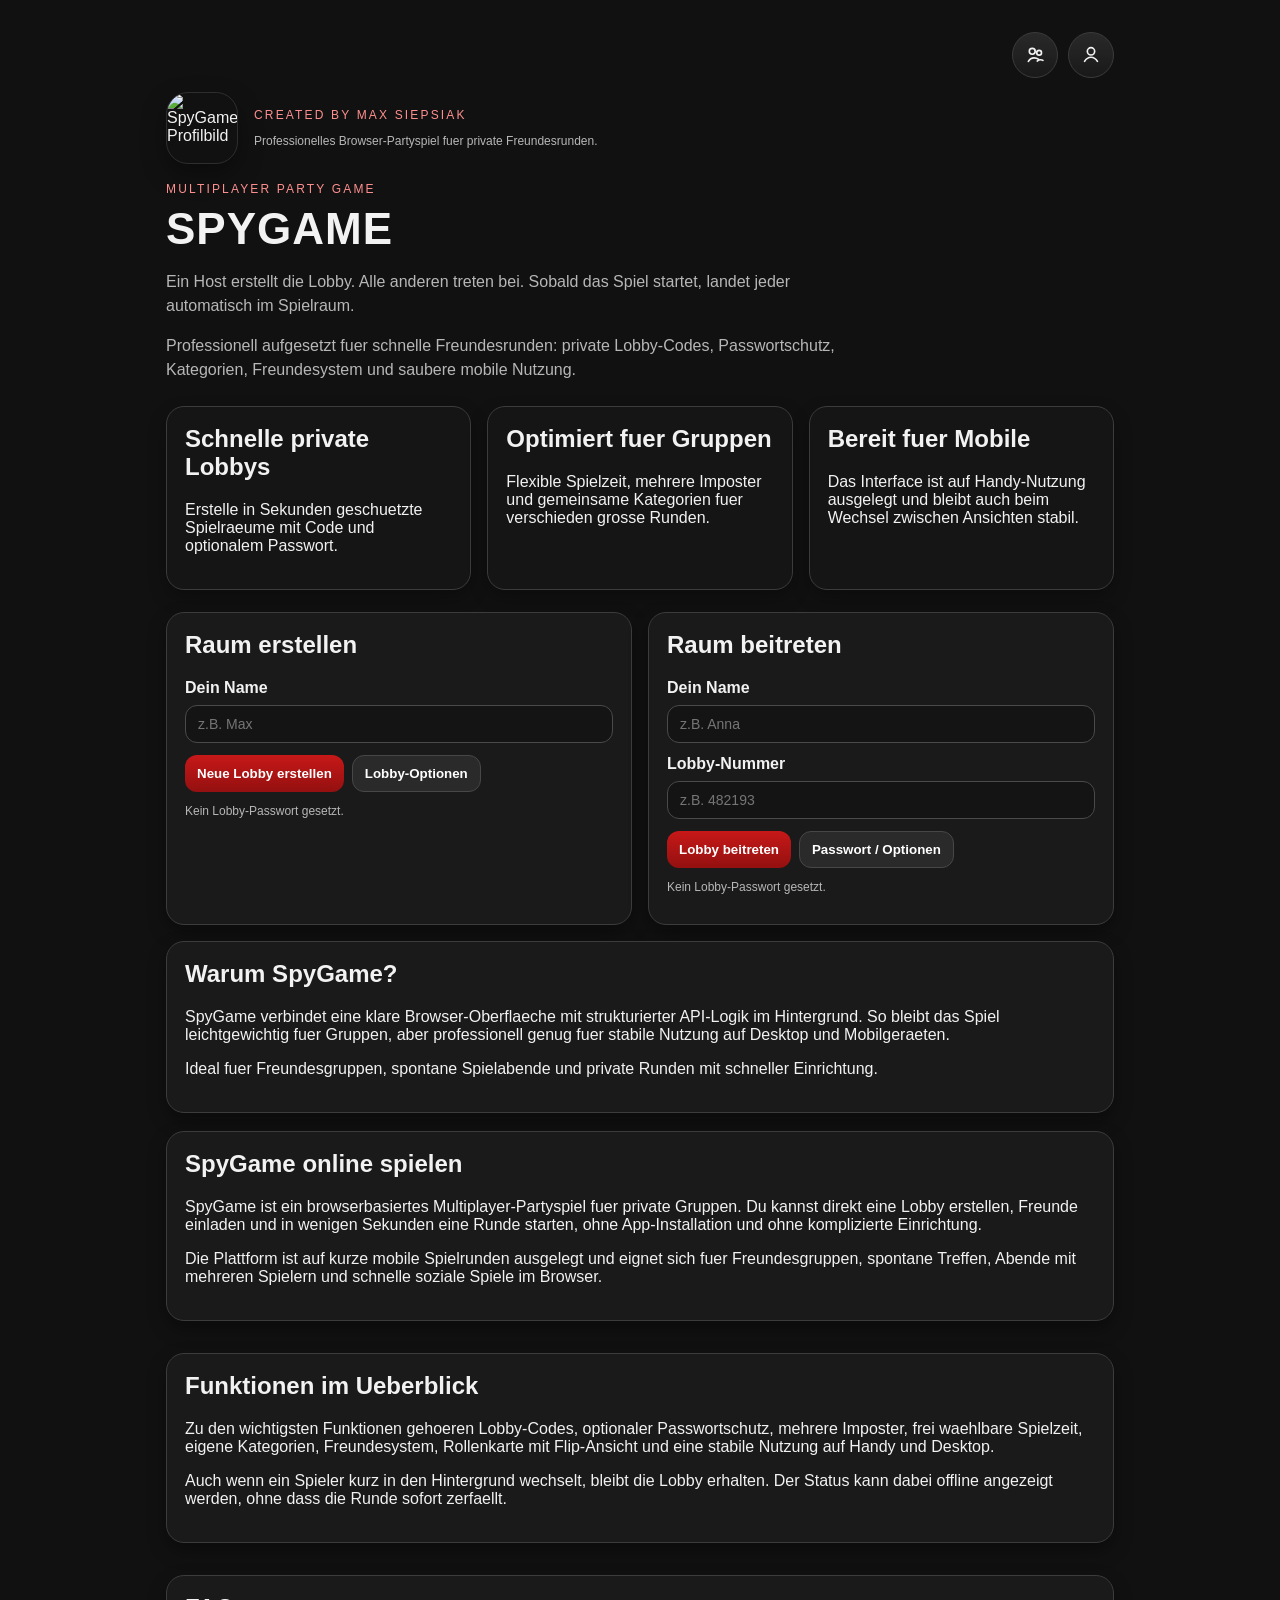
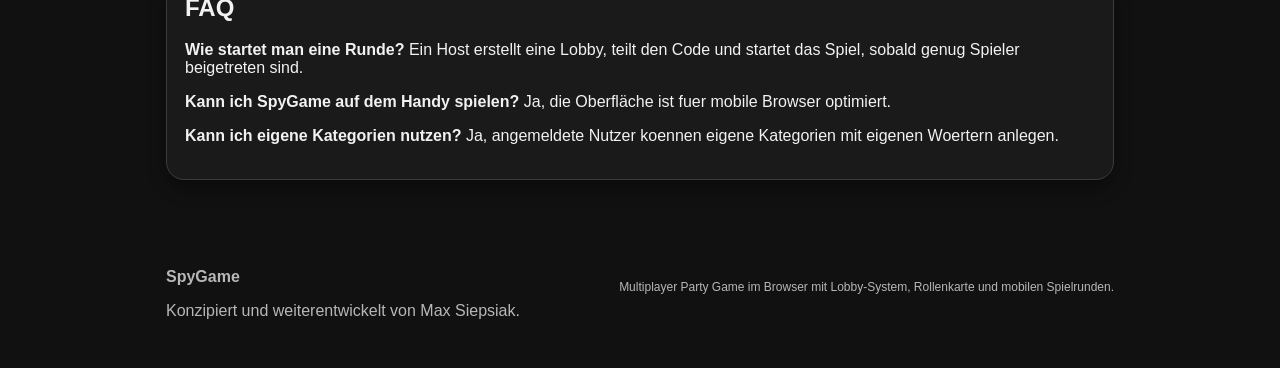
==== commit c7e92ea8: "Add branding assets and improve SEO setup" ====
--- a/spygame/target/classes/static/index.html
+++ b/spygame/target/classes/static/index.html
@@ -12,9 +12,16 @@
     <meta property="og:description" content="Erstelle private Lobbys, starte schnelle Runden und spiele SpyGame direkt im Browser." />
     <meta property="og:type" content="website" />
     <meta property="og:locale" content="de_DE" />
+    <meta property="og:image" content="/og-image.png" />
+    <meta property="og:image:alt" content="SpyGame Vorschau mit dunklem, modernem Party-Game-Look" />
     <meta name="twitter:card" content="summary" />
     <meta name="twitter:title" content="SpyGame | Multiplayer Party Game" />
     <meta name="twitter:description" content="Private Lobbys, flexible Spielrunden und schnelle Rollenaufdeckung fuer dein Partyspiel im Browser." />
+    <meta name="twitter:image" content="/og-image.png" />
+    <link rel="canonical" href="/" />
+    <link rel="icon" type="image/png" sizes="512x512" href="/favicon.png" />
+    <link rel="apple-touch-icon" href="/favicon.png" />
+    <link rel="sitemap" type="application/xml" title="Sitemap" href="/sitemap.xml" />
     <link rel="stylesheet" href="style.css" />
     <script type="application/ld+json">
         {
@@ -87,6 +94,13 @@
     </div>
 
     <header class="hero">
+        <div class="hero-brand">
+            <img src="/profile.png" alt="SpyGame Profilbild" class="hero-brand-image" />
+            <div class="hero-brand-copy">
+                <span class="eyebrow">Created By Max Siepsiak</span>
+                <span class="hint">Professionelles Browser-Partyspiel fuer private Freundesrunden.</span>
+            </div>
+        </div>
         <p class="eyebrow">Multiplayer Party Game</p>
         <h1>SpyGame</h1>
         <p class="hero-copy">Ein Host erstellt die Lobby. Alle anderen treten bei. Sobald das Spiel startet, landet jeder automatisch im Spielraum.</p>
@@ -246,6 +260,27 @@
         <p>SpyGame verbindet eine klare Browser-Oberflaeche mit strukturierter API-Logik im Hintergrund. So bleibt das Spiel leichtgewichtig fuer Gruppen, aber professionell genug fuer stabile Nutzung auf Desktop und Mobilgeraeten.</p>
         <p>Ideal fuer Freundesgruppen, spontane Spielabende und private Runden mit schneller Einrichtung.</p>
     </section>
+
+    <section class="seo-copy" aria-label="SpyGame Informationen">
+        <article class="card info-card">
+            <h2>SpyGame online spielen</h2>
+            <p>SpyGame ist ein browserbasiertes Multiplayer-Partyspiel fuer private Gruppen. Du kannst direkt eine Lobby erstellen, Freunde einladen und in wenigen Sekunden eine Runde starten, ohne App-Installation und ohne komplizierte Einrichtung.</p>
+            <p>Die Plattform ist auf kurze mobile Spielrunden ausgelegt und eignet sich fuer Freundesgruppen, spontane Treffen, Abende mit mehreren Spielern und schnelle soziale Spiele im Browser.</p>
+        </article>
+
+        <article class="card info-card">
+            <h2>Funktionen im Ueberblick</h2>
+            <p>Zu den wichtigsten Funktionen gehoeren Lobby-Codes, optionaler Passwortschutz, mehrere Imposter, frei waehlbare Spielzeit, eigene Kategorien, Freundesystem, Rollenkarte mit Flip-Ansicht und eine stabile Nutzung auf Handy und Desktop.</p>
+            <p>Auch wenn ein Spieler kurz in den Hintergrund wechselt, bleibt die Lobby erhalten. Der Status kann dabei offline angezeigt werden, ohne dass die Runde sofort zerfaellt.</p>
+        </article>
+
+        <article class="card info-card">
+            <h2>FAQ</h2>
+            <p><strong>Wie startet man eine Runde?</strong> Ein Host erstellt eine Lobby, teilt den Code und startet das Spiel, sobald genug Spieler beigetreten sind.</p>
+            <p><strong>Kann ich SpyGame auf dem Handy spielen?</strong> Ja, die Oberfläche ist fuer mobile Browser optimiert.</p>
+            <p><strong>Kann ich eigene Kategorien nutzen?</strong> Ja, angemeldete Nutzer koennen eigene Kategorien mit eigenen Woertern anlegen.</p>
+        </article>
+    </section>
 </main>
 
 <footer class="site-footer">
--- a/spygame/target/classes/static/style.css
+++ b/spygame/target/classes/static/style.css
@@ -206,6 +206,27 @@
     margin-bottom: 24px;
 }
 
+.hero-brand {
+    display: flex;
+    align-items: center;
+    gap: 16px;
+    margin-bottom: 18px;
+}
+
+.hero-brand-image {
+    width: 72px;
+    height: 72px;
+    object-fit: cover;
+    border-radius: 22px;
+    border: 1px solid rgba(255, 255, 255, 0.12);
+    box-shadow: 0 10px 24px rgba(0, 0, 0, 0.35);
+}
+
+.hero-brand-copy {
+    display: grid;
+    gap: 4px;
+}
+
 .eyebrow {
     text-transform: uppercase;
     letter-spacing: 0.18em;
@@ -245,6 +266,12 @@
     border-radius: 18px;
     padding: 18px;
     box-shadow: 0 8px 18px rgba(0, 0, 0, 0.28);
+}
+
+.seo-copy {
+    display: grid;
+    gap: 16px;
+    margin-top: 18px;
 }
 
 h2,
@@ -710,4 +737,8 @@
         flex-direction: column;
         margin-bottom: 24px;
     }
-}
+
+    .hero-brand {
+        align-items: flex-start;
+    }
+}
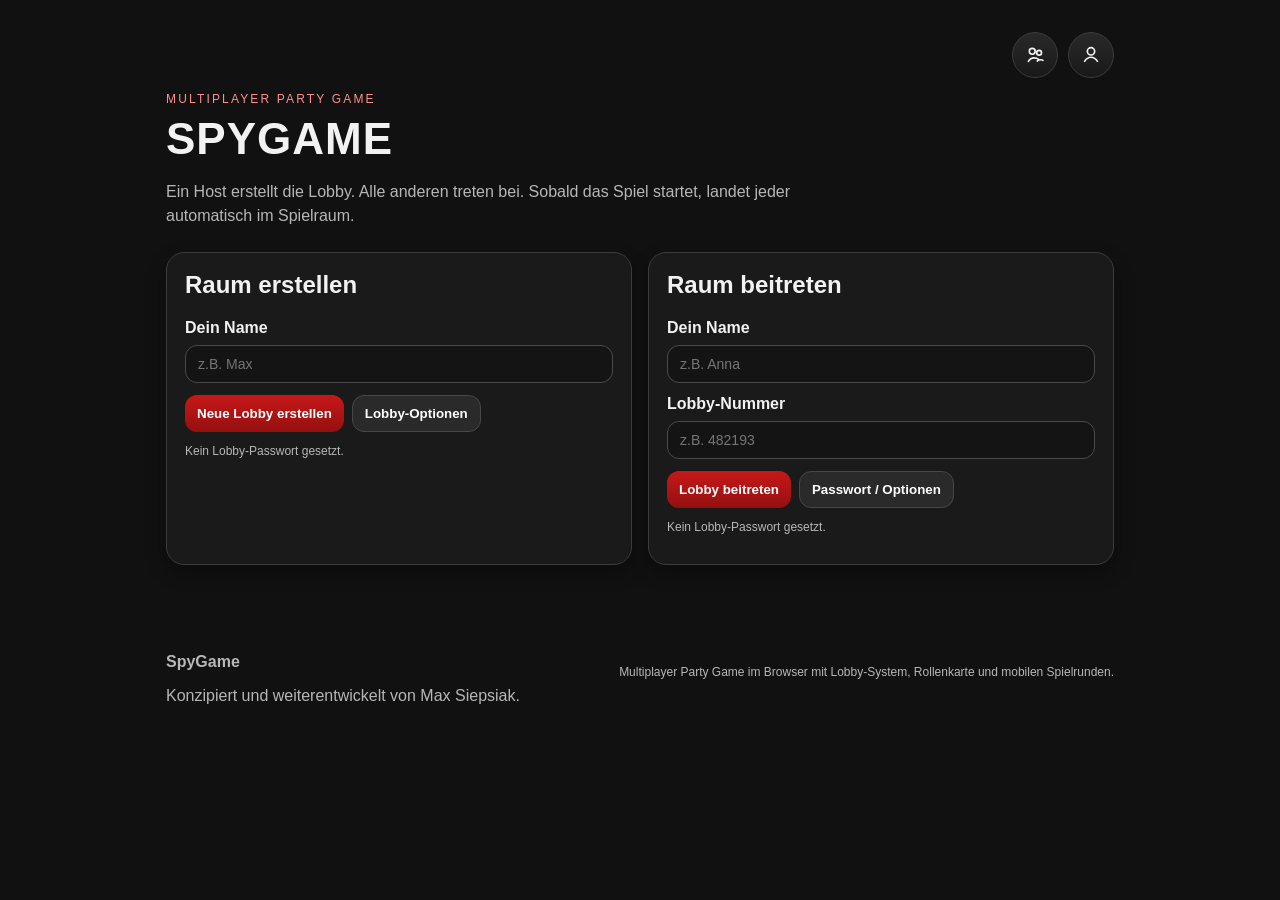
==== commit e271716b: "small bug fix" ====
--- a/spygame/target/classes/static/index.html
+++ b/spygame/target/classes/static/index.html
@@ -94,33 +94,10 @@
     </div>
 
     <header class="hero">
-        <div class="hero-brand">
-            <img src="/profile.png" alt="SpyGame Profilbild" class="hero-brand-image" />
-            <div class="hero-brand-copy">
-                <span class="eyebrow">Created By Max Siepsiak</span>
-                <span class="hint">Professionelles Browser-Partyspiel fuer private Freundesrunden.</span>
-            </div>
-        </div>
         <p class="eyebrow">Multiplayer Party Game</p>
         <h1>SpyGame</h1>
         <p class="hero-copy">Ein Host erstellt die Lobby. Alle anderen treten bei. Sobald das Spiel startet, landet jeder automatisch im Spielraum.</p>
-        <p class="hero-copy hero-copy-secondary">Professionell aufgesetzt fuer schnelle Freundesrunden: private Lobby-Codes, Passwortschutz, Kategorien, Freundesystem und saubere mobile Nutzung.</p>
     </header>
-
-    <section class="feature-grid" aria-label="Produktvorteile">
-        <article class="feature-card">
-            <h2>Schnelle private Lobbys</h2>
-            <p>Erstelle in Sekunden geschuetzte Spielraeume mit Code und optionalem Passwort.</p>
-        </article>
-        <article class="feature-card">
-            <h2>Optimiert fuer Gruppen</h2>
-            <p>Flexible Spielzeit, mehrere Imposter und gemeinsame Kategorien fuer verschieden grosse Runden.</p>
-        </article>
-        <article class="feature-card">
-            <h2>Bereit fuer Mobile</h2>
-            <p>Das Interface ist auf Handy-Nutzung ausgelegt und bleibt auch beim Wechsel zwischen Ansichten stabil.</p>
-        </article>
-    </section>
 
     <section id="setupScreen">
         <div class="split-layout">
@@ -254,33 +231,6 @@
             <ul id="gamePlayersList" class="players compact hidden"></ul>
         </section>
     </section>
-
-    <section class="card info-card">
-        <h2>Warum SpyGame?</h2>
-        <p>SpyGame verbindet eine klare Browser-Oberflaeche mit strukturierter API-Logik im Hintergrund. So bleibt das Spiel leichtgewichtig fuer Gruppen, aber professionell genug fuer stabile Nutzung auf Desktop und Mobilgeraeten.</p>
-        <p>Ideal fuer Freundesgruppen, spontane Spielabende und private Runden mit schneller Einrichtung.</p>
-    </section>
-
-    <section class="seo-copy" aria-label="SpyGame Informationen">
-        <article class="card info-card">
-            <h2>SpyGame online spielen</h2>
-            <p>SpyGame ist ein browserbasiertes Multiplayer-Partyspiel fuer private Gruppen. Du kannst direkt eine Lobby erstellen, Freunde einladen und in wenigen Sekunden eine Runde starten, ohne App-Installation und ohne komplizierte Einrichtung.</p>
-            <p>Die Plattform ist auf kurze mobile Spielrunden ausgelegt und eignet sich fuer Freundesgruppen, spontane Treffen, Abende mit mehreren Spielern und schnelle soziale Spiele im Browser.</p>
-        </article>
-
-        <article class="card info-card">
-            <h2>Funktionen im Ueberblick</h2>
-            <p>Zu den wichtigsten Funktionen gehoeren Lobby-Codes, optionaler Passwortschutz, mehrere Imposter, frei waehlbare Spielzeit, eigene Kategorien, Freundesystem, Rollenkarte mit Flip-Ansicht und eine stabile Nutzung auf Handy und Desktop.</p>
-            <p>Auch wenn ein Spieler kurz in den Hintergrund wechselt, bleibt die Lobby erhalten. Der Status kann dabei offline angezeigt werden, ohne dass die Runde sofort zerfaellt.</p>
-        </article>
-
-        <article class="card info-card">
-            <h2>FAQ</h2>
-            <p><strong>Wie startet man eine Runde?</strong> Ein Host erstellt eine Lobby, teilt den Code und startet das Spiel, sobald genug Spieler beigetreten sind.</p>
-            <p><strong>Kann ich SpyGame auf dem Handy spielen?</strong> Ja, die Oberfläche ist fuer mobile Browser optimiert.</p>
-            <p><strong>Kann ich eigene Kategorien nutzen?</strong> Ja, angemeldete Nutzer koennen eigene Kategorien mit eigenen Woertern anlegen.</p>
-        </article>
-    </section>
 </main>
 
 <footer class="site-footer">
--- a/spygame/target/classes/static/style.css
+++ b/spygame/target/classes/static/style.css
@@ -206,27 +206,6 @@
     margin-bottom: 24px;
 }
 
-.hero-brand {
-    display: flex;
-    align-items: center;
-    gap: 16px;
-    margin-bottom: 18px;
-}
-
-.hero-brand-image {
-    width: 72px;
-    height: 72px;
-    object-fit: cover;
-    border-radius: 22px;
-    border: 1px solid rgba(255, 255, 255, 0.12);
-    box-shadow: 0 10px 24px rgba(0, 0, 0, 0.35);
-}
-
-.hero-brand-copy {
-    display: grid;
-    gap: 4px;
-}
-
 .eyebrow {
     text-transform: uppercase;
     letter-spacing: 0.18em;
@@ -246,32 +225,6 @@
     max-width: 640px;
     color: var(--muted);
     line-height: 1.5;
-}
-
-.hero-copy-secondary {
-    max-width: 720px;
-}
-
-.feature-grid {
-    display: grid;
-    grid-template-columns: repeat(3, 1fr);
-    gap: 16px;
-    margin-bottom: 22px;
-}
-
-.feature-card,
-.info-card {
-    background: rgba(22, 22, 22, 0.9);
-    border: 1px solid var(--card-border);
-    border-radius: 18px;
-    padding: 18px;
-    box-shadow: 0 8px 18px rgba(0, 0, 0, 0.28);
-}
-
-.seo-copy {
-    display: grid;
-    gap: 16px;
-    margin-top: 18px;
 }
 
 h2,
@@ -692,7 +645,6 @@
     }
 
     .split-layout,
-    .feature-grid,
     .settings-panel,
     .category-panel,
     .status,
@@ -737,8 +689,4 @@
         flex-direction: column;
         margin-bottom: 24px;
     }
-
-    .hero-brand {
-        align-items: flex-start;
-    }
-}
+}
